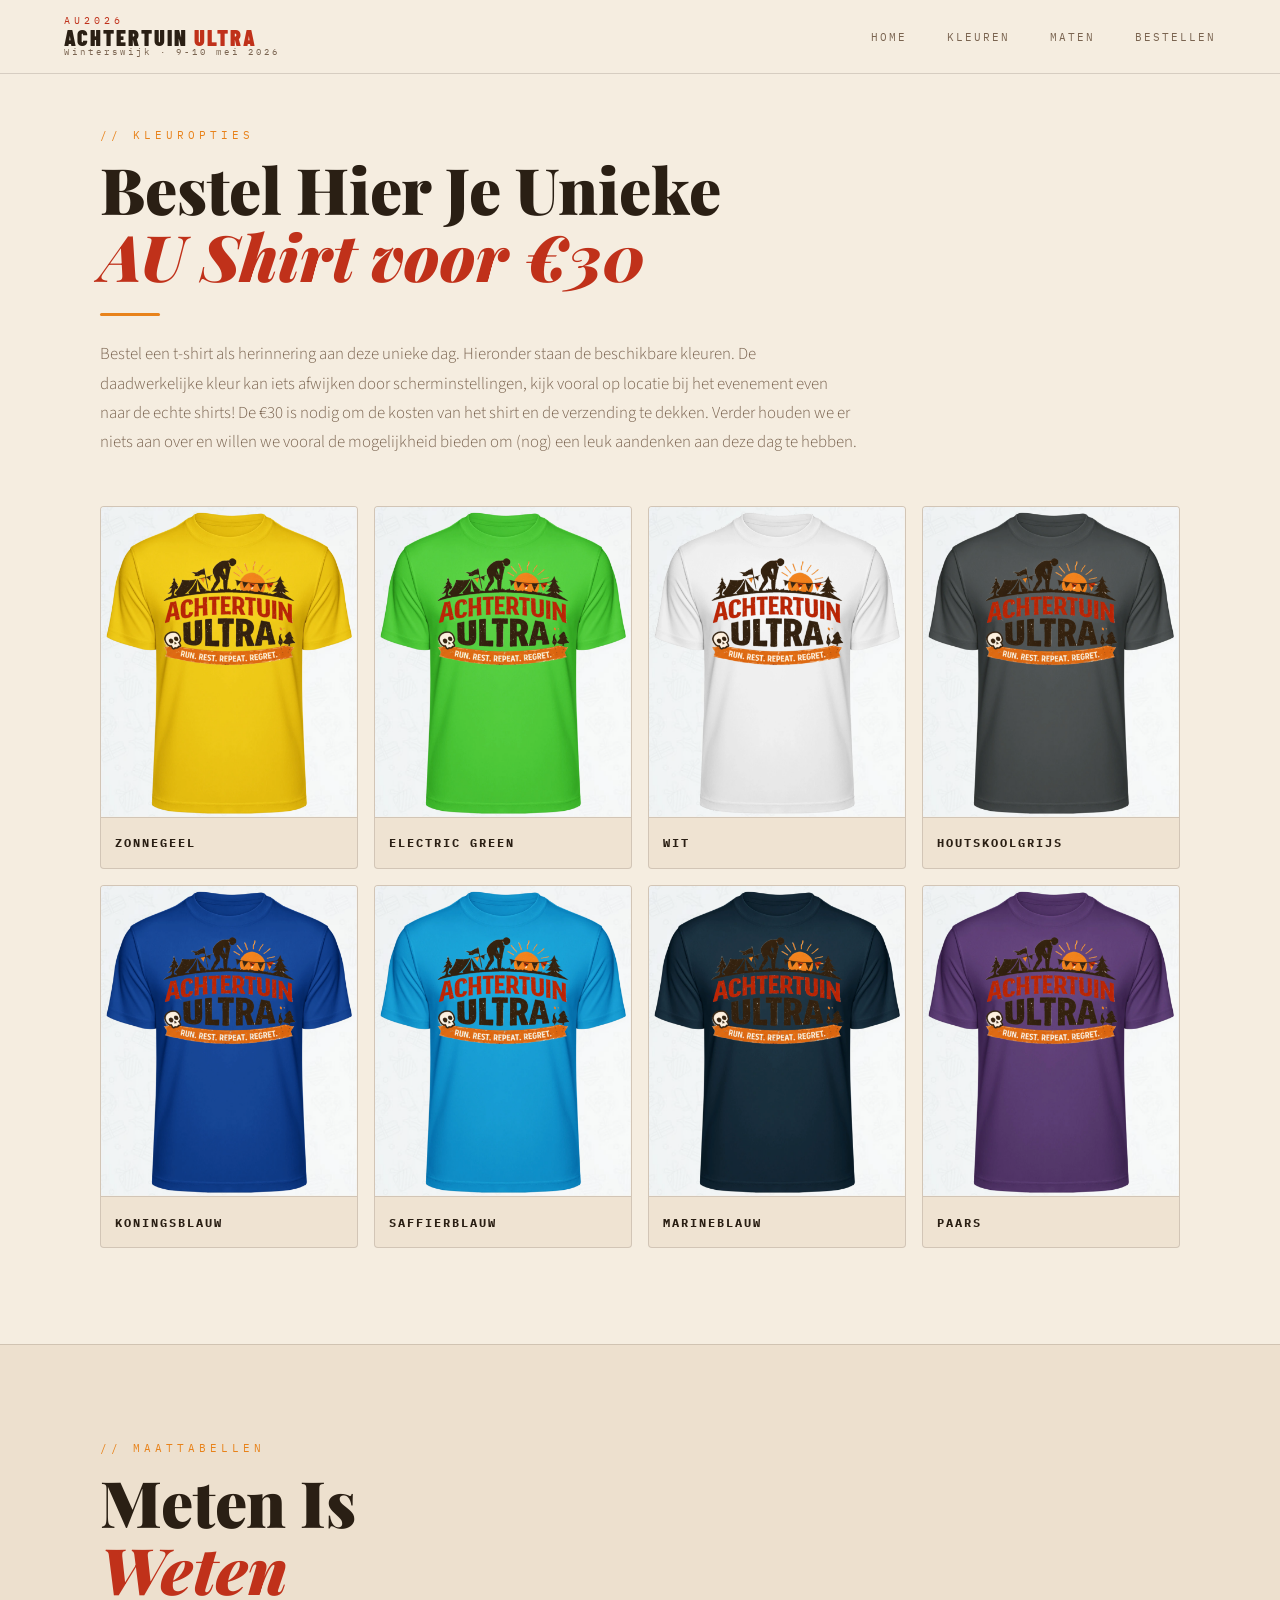
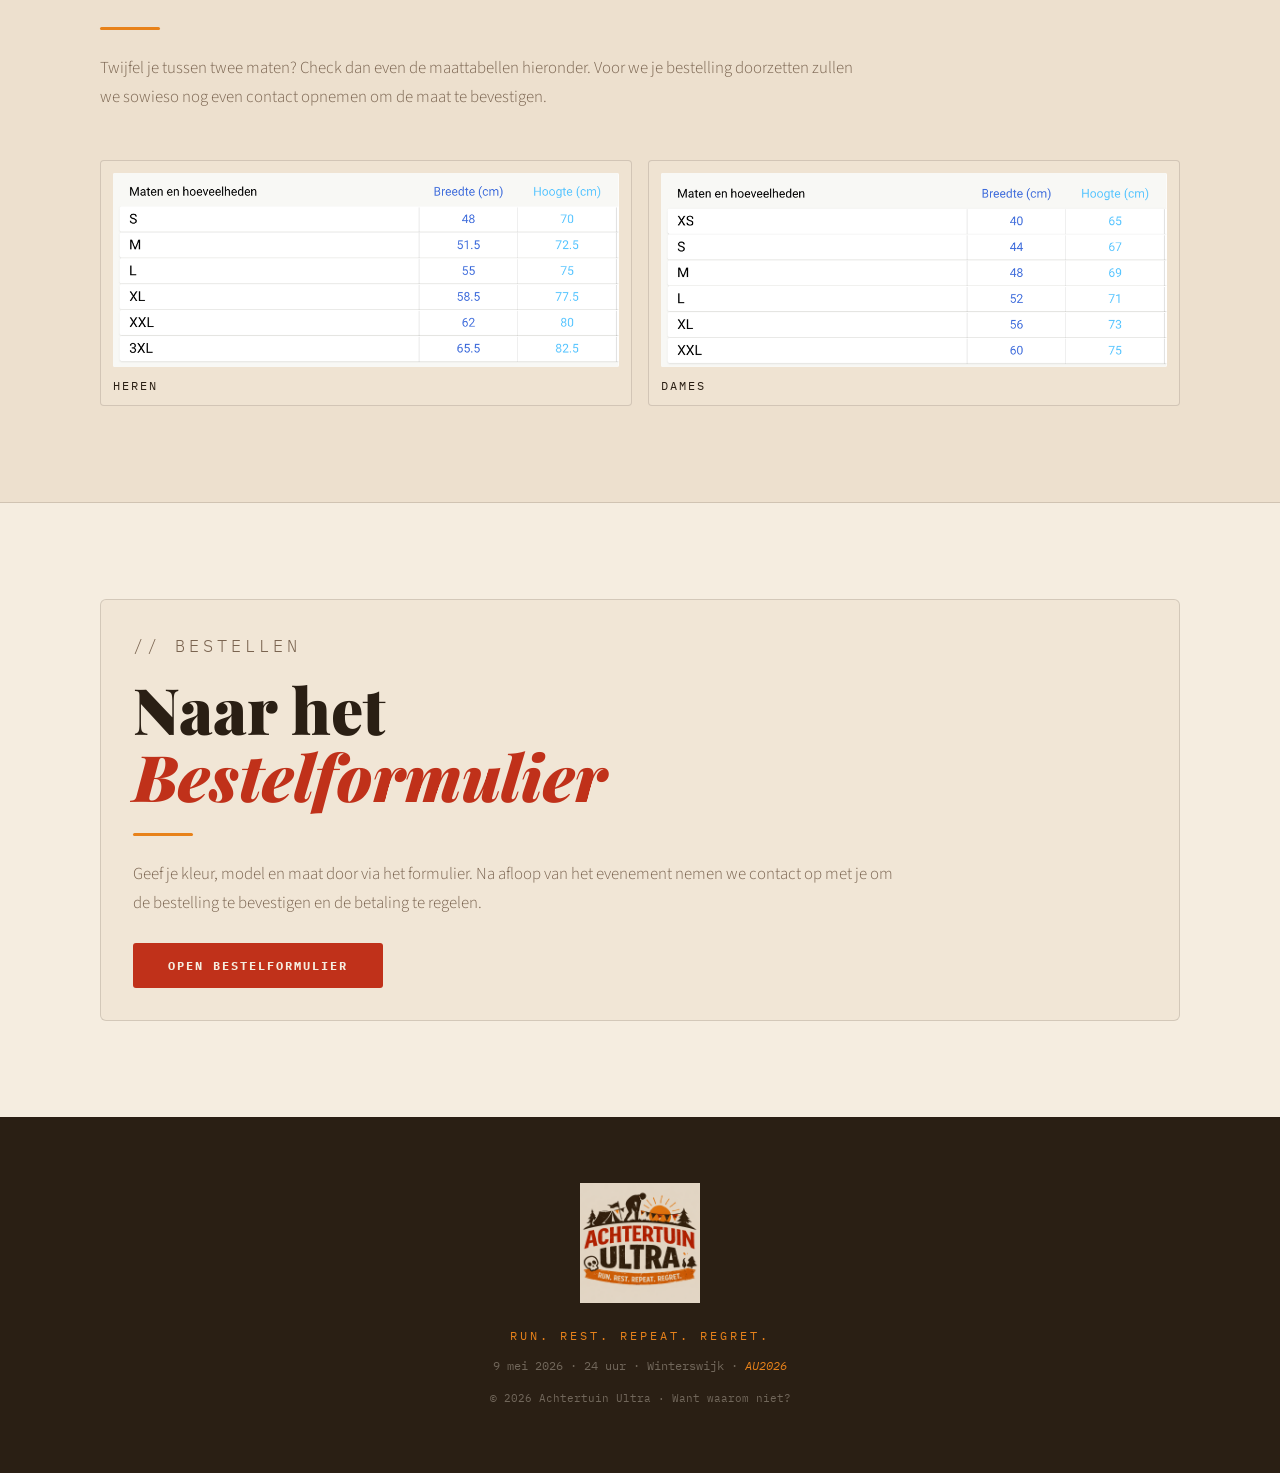
==== shirt-order.html @ 7d31667e "Add shirt order page setup" ====
<!DOCTYPE html>
<html lang="nl">
<head>
  <meta charset="UTF-8">
  <meta name="viewport" content="width=device-width, initial-scale=1.0">
  <title>AU2026 Shirt Bestellen | Achtertuin Ultra</title>
  <meta name="description" content="Kies je Achtertuin Ultra 2026 shirtkleur en bekijk de maattabellen voor heren en dames.">
  <link rel="stylesheet" href="styles.css">
  <link rel="apple-touch-icon" sizes="180x180" href="apple-touch-icon.png">
  <link rel="icon" type="image/png" sizes="32x32" href="favicon-32.png">
  <link rel="icon" type="image/png" sizes="16x16" href="favicon-16.png">
  <link rel="icon" type="image/png" href="favicon.png">
</head>
<body class="shirt-page">
  <nav>
    <a class="logo logo-link" href="index.html" aria-label="Terug naar Achtertuin Ultra homepage">
      <span class="logo-top">AU2026</span>
      <span class="logo-main">Achtertuin <span>Ultra</span></span>
      <span class="logo-sub">Winterswijk · 9-10 mei 2026</span>
    </a>
    <button class="hamburger" type="button" aria-label="Open menu" aria-expanded="false" aria-controls="nav-links">
      <span></span>
      <span></span>
      <span></span>
    </button>
    <ul class="nav-links" id="nav-links">
      <li><a href="index.html">Home</a></li>
      <li><a href="#kleuren">Kleuren</a></li>
      <li><a href="#maten">Maten</a></li>
      <li><a href="#bestellen">Bestellen</a></li>
    </ul>
  </nav>

  <main>
    <section id="kleuren" class="shirt-section shirt-section-first">
      <div class="container">
        <p class="section-tag">// Kleuropties</p>
        <h2>Bestel Hier Je Unieke<br><em>AU Shirt voor €30</em></h2>
        <div class="divider"></div>
        <p class="shirt-intro">
          Bestel een t-shirt als herinnering aan deze unieke dag. Hieronder staan de beschikbare kleuren. 
          De daadwerkelijke kleur kan iets afwijken door scherminstellingen, kijk vooral op locatie bij het evenement even naar de echte shirts!
          De €30 is nodig om de kosten van het shirt en de verzending te dekken. 
          Verder houden we er niets aan over en willen we vooral de mogelijkheid bieden om (nog) een leuk aandenken aan deze dag te hebben.
        </p>

        <div class="shirt-grid" aria-label="T-shirt kleuropties">
          <article class="shirt-card">
            <img src="shirt-images/zonnegeel.png" alt="T-shirt in de kleur zonnegeel">
            <h3>Zonnegeel</h3>
          </article>
          <article class="shirt-card">
            <img src="shirt-images/electric-green.png" alt="T-shirt in de kleur elektrisch groen">
            <h3>Electric green</h3>
          </article>
          <article class="shirt-card">
            <img src="shirt-images/wit.png" alt="T-shirt in de kleur wit">
            <h3>Wit</h3>
          </article>
          <article class="shirt-card">
            <img src="shirt-images/houtskoolgrijs.png" alt="T-shirt in de kleur houtskoolgrijs">
            <h3>Houtskoolgrijs</h3>
          </article>
          <article class="shirt-card">
            <img src="shirt-images/koningsblauw.png" alt="T-shirt in de kleur koningsblauw">
            <h3>Koningsblauw</h3>
          </article>
          <article class="shirt-card">
            <img src="shirt-images/saffierblauw.png" alt="T-shirt in de kleur saffierblauw">
            <h3>Saffierblauw</h3>
          </article>
          <article class="shirt-card">
            <img src="shirt-images/marineblauw.png" alt="T-shirt in de kleur marineblauw">
            <h3>Marineblauw</h3>
          </article>
          <article class="shirt-card">
            <img src="shirt-images/paars.png" alt="T-shirt in de kleur paars">
            <h3>Paars</h3>
          </article>
        </div>
      </div>
    </section>

    <section id="maten" class="shirt-section shirt-section-alt">
      <div class="container">
        <p class="section-tag">// Maattabellen</p>
        <h2>Meten Is<br><em>Weten</em></h2>
        <div class="divider"></div>
        <p class="shirt-intro">
          Twijfel je tussen twee maten? Check dan even de maattabellen hieronder.
          Voor we je bestelling doorzetten zullen we sowieso nog even contact opnemen om de maat te bevestigen.
        </p>

        <div class="sizing-grid">
          <figure class="sizing-card">
            <img src="shirt-images/sizing-men.png" alt="Maattabel voor heren shirts">
            <figcaption>Heren</figcaption>
          </figure>
          <figure class="sizing-card">
            <img src="shirt-images/sizing-women.png" alt="Maattabel voor dames shirts">
            <figcaption>Dames</figcaption>
          </figure>
        </div>
      </div>
    </section>

    <section id="bestellen" class="shirt-section">
      <div class="container shirt-order-panel">
        <p class="section-tag">// Bestellen</p>
        <h2>Naar het<br><em>Bestelformulier</em></h2>
        <div class="divider"></div>
        <p>
          Geef je kleur, model en maat door via het formulier. 
          Na afloop van het evenement nemen we contact op met je om de bestelling te bevestigen en de betaling te regelen. 
        </p>
        <a class="btn btn-primary" href="#google-form-url-toevoegen" target="_blank" rel="noopener">Open bestelformulier</a>
      </div>
    </section>
  </main>

  <footer>
    <img class="footer-img" src="image.png" alt="Achtertuin Ultra">
    <div class="footer-tagline">Run. Rest. Repeat. Regret.</div>
    <p>9 mei 2026 · 24 uur · Winterswijk · <em>AU2026</em></p>
    <p class="footer-meta">© 2026 Achtertuin Ultra · Want waarom niet?</p>
  </footer>

  <script src="script.js"></script>
</body>
</html>
---- styles.css ----
@import url('https://fonts.googleapis.com/css2?family=Barlow+Condensed:ital,wght@0,700;0,900;1,700&family=IBM+Plex+Mono:wght@400;700&family=Playfair+Display:wght@700;900&family=Source+Sans+3:wght@300;400;600&display=swap');

:root {
  --bg:      #f5ede0;
  --bg2:     #ede0ce;
  --card:    #efe3d2;
  --dark:    #2a1f14;
  --red:     #c0311a;
  --orange:  #e8821a;
  --orange2: #d4701a;
  --cream:   #f5ede0;
  --text:    #2a1f14;
  --muted:   #7a6450;
  --border:  rgba(42,31,20,0.15);
}

* { margin: 0; padding: 0; box-sizing: border-box; }
html { scroll-behavior: smooth; }
body { background: var(--bg); color: var(--text); font-family: 'Source Sans 3', sans-serif; overflow-x: hidden; }
.sr-only {
  position: absolute;
  width: 1px;
  height: 1px;
  padding: 0;
  margin: -1px;
  overflow: hidden;
  clip: rect(0, 0, 0, 0);
  white-space: nowrap;
  border: 0;
}

/* subtle grain */
body::before {
  content: ''; position: fixed; inset: 0; z-index: 0; pointer-events: none; opacity: 0.06;
  background-image: url("data:image/svg+xml,%3Csvg viewBox='0 0 256 256' xmlns='http://www.w3.org/2000/svg'%3E%3Cfilter id='n'%3E%3CfeTurbulence type='fractalNoise' baseFrequency='0.9' numOctaves='4' stitchTiles='stitch'/%3E%3C/filter%3E%3Crect width='100%25' height='100%25' filter='url(%23n)'/%3E%3C/svg%3E");
  background-size: 180px;
}

/* NAV */
nav {
  position: fixed; top: 0; width: 100%; z-index: 100;
  display: flex; justify-content: space-between; align-items: center;
  padding: 1rem 4rem;
  background: rgba(245,237,224,0.93); backdrop-filter: blur(10px);
  border-bottom: 1px solid var(--border);
}
.logo { display: flex; flex-direction: column; line-height: 1; }
.logo-link { text-decoration: none; }
.logo-top { font-family: 'IBM Plex Mono', monospace; font-size: 0.6rem; letter-spacing: 4px; text-transform: uppercase; color: var(--red); }
.logo-main { font-family: 'Barlow Condensed', sans-serif; font-size: 1.4rem; font-weight: 900; color: var(--dark); letter-spacing: 2px; text-transform: uppercase; }
.logo-main span { color: var(--red); }
.logo-sub { font-family: 'IBM Plex Mono', monospace; font-size: 0.55rem; letter-spacing: 3px; color: var(--muted); }
.nav-links { display: flex; gap: 2.5rem; list-style: none; }
.nav-links a { color: var(--muted); text-decoration: none; font-family: 'IBM Plex Mono', monospace; font-size: 0.68rem; letter-spacing: 2px; text-transform: uppercase; transition: color 0.2s; }
.nav-links a:hover { color: var(--dark); }
.hamburger {
  display: none; flex-direction: column; gap: 6px;
  width: 36px; height: 30px; padding: 0;
  border: none; background: transparent; cursor: pointer;
}
.hamburger span {
  height: 2px; width: 100%;
  background: var(--dark);
  transition: transform 0.25s ease, opacity 0.2s ease;
}

/* HERO */
#hero {
  min-height: 100vh; display: flex; flex-direction: column;
  justify-content: center; align-items: center;
  text-align: center; padding: 7rem 2rem 4rem;
  position: relative; overflow: hidden;
  background: var(--bg);
}
/* concentric rings, now in orange/brown tones */
.ring { position: absolute; border-radius: 50%; top: 50%; left: 50%; transform: translate(-50%,-50%); animation: slowspin linear infinite; }
.r1 { width: 520px; height: 520px; border: 1px solid rgba(232,130,26,0.12); animation-duration: 60s; }
.r2 { width: 820px; height: 820px; border: 1px solid rgba(192,49,26,0.08); animation-duration: 90s; animation-direction: reverse; }
.r3 { width: 1120px; height: 1120px; border: 1px solid rgba(42,31,20,0.05); animation-duration: 130s; }
@keyframes slowspin { to { transform: translate(-50%,-50%) rotate(360deg); } }

.hero-eyebrow { font-family: 'IBM Plex Mono', monospace; font-size: 0.72rem; letter-spacing: 4px; color: var(--orange); text-transform: uppercase; margin-bottom: 2rem; position: relative; }

/* LOGO IMAGE in hero */
.hero-logo-img { width: clamp(220px, 38vw, 420px); margin-bottom: 1.5rem; position: relative; filter: drop-shadow(0 8px 32px rgba(42,31,20,0.12)); }

.hero-tagline {
  font-family: 'IBM Plex Mono', monospace;
  font-size: clamp(0.75rem, 1.5vw, 0.95rem);
  letter-spacing: 3px; text-transform: uppercase;
  color: var(--muted); margin-bottom: 1rem; position: relative;
}
.hero-sub {
  font-size: clamp(0.95rem, 2vw, 1.1rem); color: var(--muted);
  max-width: 500px; line-height: 1.75; margin-bottom: 2.5rem;
  position: relative; font-weight: 300;
}
.hero-sub strong { color: var(--dark); font-weight: 600; }

.hero-closing {
  font-family: 'IBM Plex Mono', monospace;
  font-size: 0.8rem;
  letter-spacing: 2px;
  color: var(--red);
  text-transform: uppercase;
  margin-bottom: 2rem;
  position: relative;
}

/* HERO availability meter */
.hero-availability {
  width: min(460px, 92vw);
  margin: 1.2rem 0 0.6rem;
  padding: 0.2rem 0 0.4rem;
  position: relative;
}
.availability-label {
  font-family: 'IBM Plex Mono', monospace;
  font-size: 0.62rem;
  letter-spacing: 2px;
  text-transform: uppercase;
  color: var(--muted);
  margin-bottom: 0.55rem;
}
.availability-heat {
  height: 12px;
  border-radius: 99px;
  background: linear-gradient(90deg, rgba(42,31,20,0.1), rgba(42,31,20,0.02));
  overflow: hidden;
}
.availability-heat-fill {
  display: block;
  width: 60%;
  height: 100%;
  background: linear-gradient(90deg, #d4471f, #ef9f1c);
  filter: saturate(1.1);
}
/* COUNTDOWN */
.countdown-label {
  font-family: 'IBM Plex Mono', monospace;
  font-size: 0.7rem;
  letter-spacing: 3px;
  color: var(--orange);
  text-transform: uppercase;
  text-align: center;
  margin-bottom: 0.5rem;
}
.countdown { display: flex; gap: 1rem; margin-bottom: 2.8rem; position: relative; }
.cd-unit { display: flex; flex-direction: column; align-items: center; border: 1px solid var(--border); border-radius: 3px; padding: 0.9rem 1.2rem; min-width: 66px; background: rgba(255,255,255,0.5); }
.cd-num { font-family: 'Barlow Condensed', sans-serif; font-size: 1.9rem; color: var(--dark); line-height: 1; font-weight: 700; }
.cd-label { font-family: 'IBM Plex Mono', monospace; font-size: 0.55rem; color: var(--muted); letter-spacing: 2px; margin-top: 0.3rem; text-transform: uppercase; }

.btn { display: inline-block; padding: 0.9rem 2.2rem; font-family: 'IBM Plex Mono', monospace; font-size: 0.78rem; letter-spacing: 2px; text-transform: uppercase; text-decoration: none; border-radius: 3px; border: none; cursor: pointer; transition: all 0.2s; }
.btn-primary { background: var(--red); color: var(--cream); font-weight: 700; }
.btn-primary:hover { background: #a8280f; transform: translateY(-2px); box-shadow: 0 6px 24px rgba(192,49,26,0.25); }
.btn-outline { background: transparent; color: var(--dark); border: 2px solid var(--border); }
.btn-outline:hover { border-color: var(--dark); }
.hero-ctas { display: flex; gap: 1rem; flex-wrap: wrap; justify-content: center; position: relative; }
.btn-full { width: 100%; }
.btn-with-top-space { margin-top: 0.5rem; }

/* SECTIONS */
section { padding: 6rem 2rem; position: relative; }
.container { max-width: 1080px; margin: 0 auto; }
.section-tag { font-family: 'IBM Plex Mono', monospace; font-size: 0.68rem; letter-spacing: 4px; color: var(--orange); text-transform: uppercase; margin-bottom: 0.8rem; }
h2 { font-family: 'Playfair Display', serif; font-size: clamp(2.4rem, 5.5vw, 4rem); line-height: 1.05; margin-bottom: 1.5rem; color: var(--dark); font-weight: 900; }
h2 em { color: var(--red); font-style: italic; }
.divider { width: 60px; height: 3px; background: var(--orange); margin: 1.5rem 0; border-radius: 2px; }

/* WHAT */
#what { background: var(--bg2); border-top: 1px solid var(--border); border-bottom: 1px solid var(--border); }
.what-grid { display: grid; grid-template-columns: 1fr 1fr; gap: 5rem; align-items: center; margin-top: 3rem; }
.what-text p { color: var(--muted); line-height: 1.85; margin-bottom: 1.2rem; font-size: 1.05rem; font-weight: 300; }
.what-text p strong { color: var(--dark); font-weight: 600; }
.self-support-note {
  margin-top: 1.5rem; padding: 1rem 1.2rem;
  border-left: 3px solid var(--orange);
  background: rgba(232,130,26,0.08);
  color: var(--muted); font-size: 0.92rem; line-height: 1.65;
}
.self-support-note strong { color: var(--dark); }
.stats-grid { display: grid; grid-template-columns: 1fr 1fr; gap: 1px; background: var(--border); border: 1px solid var(--border); border-radius: 4px; overflow: hidden; }
.stat { background: var(--card); padding: 2rem; text-align: center; }
.stat-num { font-family: 'Playfair Display', serif; font-size: 2.8rem; color: var(--red); display: block; font-weight: 900; }
.stat-label { font-family: 'IBM Plex Mono', monospace; font-size: 0.65rem; color: var(--muted); letter-spacing: 2px; text-transform: uppercase; margin-top: 0.3rem; display: block; }
.stat-note { font-size: 0.75rem; color: var(--muted); font-style: italic; margin-top: 0.3rem; display: block; }

/* EXPERIENCE */
#experience { background: var(--bg); }
.exp-cards { display: grid; grid-template-columns: repeat(auto-fit, minmax(230px, 1fr)); gap: 1.5rem; margin-top: 3rem; }
.exp-card { background: var(--card); border: 1px solid var(--border); border-radius: 4px; padding: 2rem; transition: border-color 0.2s, transform 0.2s; }
.exp-card:hover { border-color: var(--orange); transform: translateY(-3px); box-shadow: 0 6px 24px rgba(42,31,20,0.08); }
.exp-icon { font-size: 2rem; margin-bottom: 1rem; }
.exp-card h3 { font-family: 'Playfair Display', serif; font-size: 1.2rem; color: var(--dark); margin-bottom: 0.6rem; font-weight: 700; }
.exp-card p { color: var(--muted); line-height: 1.65; font-size: 0.9rem; font-weight: 300; }

/* FAQ */
#faq { background: var(--bg2); border-top: 1px solid var(--border); border-bottom: 1px solid var(--border); }
.faq-list { margin-top: 3rem; }
.faq-item { border-bottom: 1px solid var(--border); padding: 1.8rem 0; cursor: pointer; }
.faq-q { display: flex; justify-content: space-between; align-items: center; font-family: 'Source Sans 3', sans-serif; font-size: 1rem; color: var(--dark); font-weight: 600; gap: 1rem; }
.faq-q span { color: var(--orange); font-size: 1.3rem; transition: transform 0.3s; font-family: monospace; flex-shrink: 0; }
.faq-a { color: var(--muted); line-height: 1.75; font-size: 0.95rem; margin-top: 1rem; display: none; font-weight: 300; }
.faq-a em { color: var(--red); font-style: italic; }
.faq-item.open .faq-a { display: block; }
.faq-item.open .faq-q span { transform: rotate(45deg); }

/* REGISTER */
#register { background: var(--bg); }
.registration-closing {
  background: var(--red);
  color: var(--cream);
  padding: 1rem;
  text-align: center;
  border-radius: 4px;
  margin-bottom: 2rem;
  font-family: 'IBM Plex Mono', monospace;
  font-size: 0.9rem;
  letter-spacing: 1px;
}
.register-wrap { display: grid; grid-template-columns: 1fr 1fr; gap: 5rem; align-items: start; margin-top: 3rem; }
.register-info p { color: var(--muted); line-height: 1.8; margin-bottom: 1.5rem; font-weight: 300; }
.register-info p em { color: var(--red); font-style: normal; font-weight: 600; }
.perks { list-style: none; display: flex; flex-direction: column; gap: 0.75rem; }
.perks li { color: var(--muted); font-size: 0.9rem; font-weight: 300; }
.perks li::before { content: '— '; color: var(--orange); }

form { display: flex; flex-direction: column; gap: 1rem; }
.register-wrap form { text-align: left; }
.form-group { display: flex; flex-direction: column; gap: 0.4rem; }
label { font-family: 'IBM Plex Mono', monospace; font-size: 0.65rem; letter-spacing: 2px; color: var(--muted); text-transform: uppercase; }
.legal-label { text-transform: none; letter-spacing: 0; }
input, select, textarea { background: white; border: 1px solid var(--border); border-radius: 3px; padding: 0.85rem 1rem; color: var(--dark); font-family: 'Source Sans 3', sans-serif; font-size: 0.95rem; transition: border-color 0.2s; width: 100%; }
input:focus, select:focus, textarea:focus { outline: none; border-color: var(--orange); }
input::placeholder, textarea::placeholder { color: #b8a898; }
textarea { resize: vertical; min-height: 100px; }
.question-textarea { min-height: 140px; }
.form-row { display: grid; grid-template-columns: 1fr 1fr; gap: 1rem; }

/* checkbox row */
.checkbox-row { display: flex; align-items: center; justify-content: flex-start; gap: 0.6rem; padding-left: 0.2rem; width: 100%; }
.checkbox-row input { margin: 0; width: auto; flex: 0 0 auto; }
.checkbox-row span { font-size: 0.85rem; color: var(--muted); text-align: left; flex: 1 1 auto; }

/* CONTACT */
#contact { background: var(--bg2); border-top: 1px solid var(--border); }
.contact-grid { display: grid; grid-template-columns: 1fr 1fr; gap: 5rem; margin-top: 3rem; }
.contact-info p { color: var(--muted); line-height: 1.8; margin-bottom: 2rem; font-weight: 300; }
.contact-detail { display: flex; align-items: center; gap: 1rem; margin-bottom: 1rem; }
.contact-detail .icon { font-size: 1rem; }
.contact-detail span { color: var(--muted); font-size: 0.9rem; }
.contact-detail a { color: var(--red); text-decoration: none; }
.contact-detail a:hover { text-decoration: underline; }

/* FOOTER */
footer { text-align: center; padding: 4rem 2rem; border-top: 2px solid var(--border); background: var(--dark); }
.footer-img { width: 120px; margin-bottom: 1.2rem; opacity: 0.92; filter: saturate(1.1) brightness(0.95); }
.footer-tagline { font-family: 'IBM Plex Mono', monospace; font-size: 0.75rem; letter-spacing: 3px; color: var(--orange); text-transform: uppercase; margin-bottom: 0.8rem; }
footer p { color: rgba(245,237,224,0.35); font-size: 0.72rem; font-family: 'IBM Plex Mono', monospace; line-height: 1.8; }
.footer-meta { margin-top: 0.8rem; font-size: 0.68rem; }
footer em { color: var(--orange); font-style: italic; }

@media (max-width: 768px) {
  nav { padding: 1rem 1.5rem; }
  .hamburger { display: flex; }
  .nav-links {
    position: absolute; top: 100%; left: 0; right: 0;
    flex-direction: column; gap: 1.25rem;
    padding: 1.2rem 1.5rem 1.5rem;
    background: rgba(245,237,224,0.98);
    border-bottom: 1px solid var(--border);
    opacity: 0; max-height: 0; overflow: hidden;
    pointer-events: none; transition: opacity 0.25s ease, max-height 0.3s ease;
  }
  body.nav-open .nav-links {
    opacity: 1; max-height: 60vh; pointer-events: auto;
  }
  body.nav-open .hamburger span:nth-child(1) { transform: translateY(8px) rotate(45deg); }
  body.nav-open .hamburger span:nth-child(2) { opacity: 0; }
  body.nav-open .hamburger span:nth-child(3) { transform: translateY(-8px) rotate(-45deg); }
  .what-grid, .register-wrap, .contact-grid { grid-template-columns: 1fr; gap: 2.5rem; }
  .form-row { grid-template-columns: 1fr; }
  .countdown { gap: 0.7rem; }
  .cd-unit { padding: 0.8rem 0.9rem; min-width: 60px; }
  .hero-availability { margin: 1rem 0 0.35rem; }
}

/* SHIRT PAGE */
.shirt-page main {
  position: relative;
  z-index: 1;
}

.shirt-section {
  background: var(--bg);
}

.shirt-section-first {
  padding-top: 8rem;
}

.shirt-section-alt {
  background: var(--bg2);
  border-top: 1px solid var(--border);
  border-bottom: 1px solid var(--border);
}

.shirt-intro,
.shirt-order-panel p {
  max-width: 760px;
  color: var(--muted);
  line-height: 1.75;
  font-size: 1.05rem;
  font-weight: 300;
}

.shirt-grid {
  display: grid;
  grid-template-columns: repeat(4, minmax(0, 1fr));
  gap: 1rem;
  margin-top: 3rem;
}

.shirt-card {
  background: var(--card);
  border: 1px solid var(--border);
  border-radius: 4px;
  overflow: hidden;
  transition: border-color 0.2s, box-shadow 0.2s, transform 0.2s;
}

.shirt-card:hover {
  border-color: var(--orange);
  box-shadow: 0 6px 24px rgba(42,31,20,0.08);
  transform: translateY(-3px);
}

.shirt-card img {
  display: block;
  width: 100%;
  aspect-ratio: 908 / 1100;
  object-fit: cover;
  background: rgba(255,255,255,0.45);
}

.shirt-card h3 {
  font-family: 'IBM Plex Mono', monospace;
  font-size: 0.72rem;
  letter-spacing: 2px;
  line-height: 1.35;
  min-height: 3.2rem;
  display: flex;
  align-items: center;
  color: var(--dark);
  text-transform: uppercase;
  padding: 0.85rem 0.9rem;
  border-top: 1px solid var(--border);
}

.sizing-grid {
  display: grid;
  grid-template-columns: repeat(2, minmax(0, 1fr));
  gap: 1rem;
  margin-top: 3rem;
}

.sizing-card {
  background: var(--card);
  border: 1px solid var(--border);
  border-radius: 4px;
  padding: 0.75rem;
}

.sizing-card img {
  display: block;
  width: 100%;
  height: auto;
  border-radius: 2px;
  background: #ffffff;
}

.sizing-card figcaption {
  margin-top: 0.7rem;
  font-family: 'IBM Plex Mono', monospace;
  font-size: 0.72rem;
  letter-spacing: 2px;
  color: var(--dark);
  text-transform: uppercase;
}

.shirt-order-panel {
  background: rgba(237, 224, 206, 0.55);
  border: 1px solid var(--border);
  border-radius: 6px;
  padding: 2rem;
}

.shirt-order-panel .btn {
  margin-top: 1.5rem;
}

@media (max-width: 900px) {
  .shirt-grid {
    grid-template-columns: repeat(2, minmax(0, 1fr));
  }
}

@media (max-width: 768px) {
  .sizing-grid {
    grid-template-columns: 1fr;
  }
}

@media (max-width: 480px) {
  .shirt-grid {
    grid-template-columns: 1fr;
  }

  .shirt-order-panel {
    padding: 1.4rem;
  }
}

/* LETTER PAGE */
.letter-page {
  background: #ffffff;
  color: var(--text);
}

.letter-page main {
  position: relative;
  z-index: 1;
}

.letter-page::before {
  display: none;
}

.letter-shell {
  max-width: 920px;
}

.letter-hero {
  padding: 5.5rem 2rem 2.5rem;
  border-bottom: 1px solid var(--border);
  background: transparent;
}

.letter-hero h1 {
  font-family: 'Playfair Display', serif;
  font-size: clamp(2.2rem, 5vw, 3.6rem);
  line-height: 1.08;
  color: var(--dark);
  margin-bottom: 1rem;
}

.letter-hero h1 em {
  color: var(--red);
  font-style: italic;
}

.letter-lead {
  color: var(--muted);
  line-height: 1.75;
  font-size: 1.05rem;
  max-width: 78ch;
}

.letter-lead-note {
  margin-top: 1rem;
  padding-top: 0.8rem;
  border-top: 1px solid var(--border);
}

.inline-tag {
  display: inline-block;
  border: 1px solid rgba(192, 49, 26, 0.35);
  background: rgba(192, 49, 26, 0.12);
  color: #7d2013;
  border-radius: 999px;
  padding: 0.1rem 0.55rem;
  margin-right: 0.3rem;
  font-size: 0.78rem;
  font-weight: 700;
  letter-spacing: 0.3px;
}

.letter-content {
  padding: 2.5rem 2rem 5rem;
}

.letter-section {
  background: rgba(237, 224, 206, 0.55);
  border: 1px solid var(--border);
  border-radius: 6px;
  padding: 1.5rem 1.4rem;
}

.letter-section + .letter-section {
  margin-top: 1rem;
}

.letter-section h2 {
  font-size: clamp(1.5rem, 3vw, 2rem);
  margin-bottom: 0.9rem;
}

.letter-section h3 {
  font-family: 'Barlow Condensed', sans-serif;
  font-size: 1.3rem;
  letter-spacing: 1px;
  text-transform: uppercase;
  color: var(--dark);
  margin: 1.1rem 0 0.5rem;
}

.letter-section p,
.letter-section li {
  color: var(--muted);
  line-height: 1.75;
  font-size: 1rem;
}

.letter-section strong {
  color: var(--dark);
}

.letter-section p + p {
  margin-top: 0.8rem;
}

.letter-section ul {
  margin: 0.8rem 0 0.8rem 1.2rem;
}

.letter-section a {
  color: var(--red);
}

.hl-red {
  color: #7d2013;
  background: rgba(192, 49, 26, 0.12);
  border-radius: 3px;
  padding: 0.03rem 0.22rem;
}

.hl-orange {
  color: #8a4e11;
  background: rgba(232, 130, 26, 0.16);
  border-radius: 3px;
  padding: 0.03rem 0.22rem;
}

.callout {
  border-left: 3px solid var(--orange);
  background: rgba(232, 130, 26, 0.08);
  padding: 0.55rem 0.75rem;
  margin: 0.7rem 0 0.95rem;
  font-size: 0.95rem;
}

.callout-alert {
  border-left-color: var(--red);
  background: rgba(192, 49, 26, 0.1);
}

.letter-facts {
  display: grid;
  gap: 0.65rem;
}

.letter-facts div {
  display: grid;
  grid-template-columns: minmax(140px, 200px) 1fr;
  gap: 1rem;
  padding: 0.55rem 0.2rem;
  border-bottom: 1px dashed var(--border);
}

.letter-facts dt {
  font-family: 'IBM Plex Mono', monospace;
  text-transform: uppercase;
  letter-spacing: 1px;
  font-size: 0.72rem;
  color: var(--dark);
}

.letter-facts dd {
  margin: 0;
  color: var(--muted);
}

.letter-location {
  margin-top: 1rem;
  border: 1px solid var(--border);
  background: var(--card);
  border-radius: 4px;
  padding: 0.65rem;
}

.letter-location img {
  width: 100%;
  height: auto;
  display: block;
  border-radius: 2px;
}

.letter-location figcaption {
  margin-top: 0.5rem;
  font-size: 0.82rem;
  color: var(--muted);
  font-style: italic;
}

.letter-quote {
  border-left: 3px solid var(--orange);
  margin: 0.9rem 0;
  padding: 0.45rem 0 0.45rem 1rem;
  background: rgba(232,130,26,0.08);
}

.letter-quote p {
  font-family: 'IBM Plex Mono', monospace;
  font-size: 0.9rem;
  color: var(--dark);
}

.letter-packlist {
  display: grid;
  gap: 1rem;
  grid-template-columns: repeat(2, minmax(0, 1fr));
}

.letter-packlist section {
  border: 1px solid var(--border);
  border-radius: 4px;
  background: var(--card);
  padding: 0.9rem 0.9rem 0.6rem;
}

.letter-packlist section h3 {
  margin-top: 0;
}

.route-bands {
  margin: 0.9rem 0;
  display: grid;
  gap: 0.6rem;
}

.route-band {
  margin: 0;
  padding: 0.75rem 0.85rem;
  border-radius: 4px;
  border: 1px solid var(--border);
}

.route-band strong {
  font-weight: 700;
}

.route-band-red {
  border-color: rgba(192, 49, 26, 0.4);
  background: rgba(192, 49, 26, 0.1);
  color: #7d2013;
}

.route-band-blue {
  border-color: rgba(31, 78, 179, 0.4);
  background: rgba(31, 78, 179, 0.1);
  color: #1e3c85;
}

@media (max-width: 768px) {
  .letter-hero {
    padding-top: 4.6rem;
  }

  .inline-tag {
    margin-bottom: 0.3rem;
  }

  .letter-facts div {
    grid-template-columns: 1fr;
    gap: 0.3rem;
  }

  .letter-packlist {
    grid-template-columns: 1fr;
  }
}

.print-only {
  display: none;
}

@page {
  size: A4;
  margin: 14mm 12mm 14mm;
  background: #ffffff;
}

@media print {
  html,
  body {
    background: #ffffff !important;
  }

  body::after {
    content: '';
    position: fixed;
    inset: 0;
    background: #ffffff;
    z-index: -2;
  }

  body {
    background: #ffffff !important;
    color: var(--text);
    -webkit-print-color-adjust: exact;
    print-color-adjust: exact;
  }

  body::before {
    display: none;
  }

  .print-only {
    display: block;
  }

  .screen-only {
    display: none !important;
  }

  .letter-shell {
    max-width: none !important;
    width: 100% !important;
  }

  .letter-hero {
    padding: 0 0 4mm;
    margin-bottom: 4mm;
    border-bottom: 1px solid var(--border);
  }

  .letter-content {
    padding: 0;
  }

  .letter-print-meta {
    margin-top: 2.5mm;
    padding-top: 2mm;
    border-top: 1px solid var(--border);
  }

  .letter-section {
    background: rgba(237, 224, 206, 0.6);
    padding: 4mm;
    break-inside: avoid;
    page-break-inside: avoid;
  }

  .letter-section + .letter-section {
    margin-top: 3mm;
  }

  .letter-section h2 {
    break-after: avoid;
    page-break-after: avoid;
  }

  .letter-section h3 {
    break-after: avoid;
    page-break-after: avoid;
  }

  .letter-facts div {
    grid-template-columns: 45mm 1fr;
    gap: 3mm;
    padding: 1.5mm 0.6mm;
    break-inside: avoid;
    page-break-inside: avoid;
  }

  .letter-location {
    margin-top: 2.5mm;
    padding: 1.5mm;
    break-inside: avoid;
    page-break-inside: avoid;
  }

  .letter-packlist {
    display: grid;
    grid-template-columns: repeat(2, minmax(0, 1fr));
    gap: 2mm;
  }

  .letter-packlist section {
    break-inside: avoid;
    page-break-inside: avoid;
  }

  .route-bands {
    gap: 1.2mm;
  }

  .route-band {
    padding: 1.6mm 2mm;
  }

  footer {
    margin-top: 5mm;
    break-inside: avoid;
    page-break-inside: avoid;
  }
}
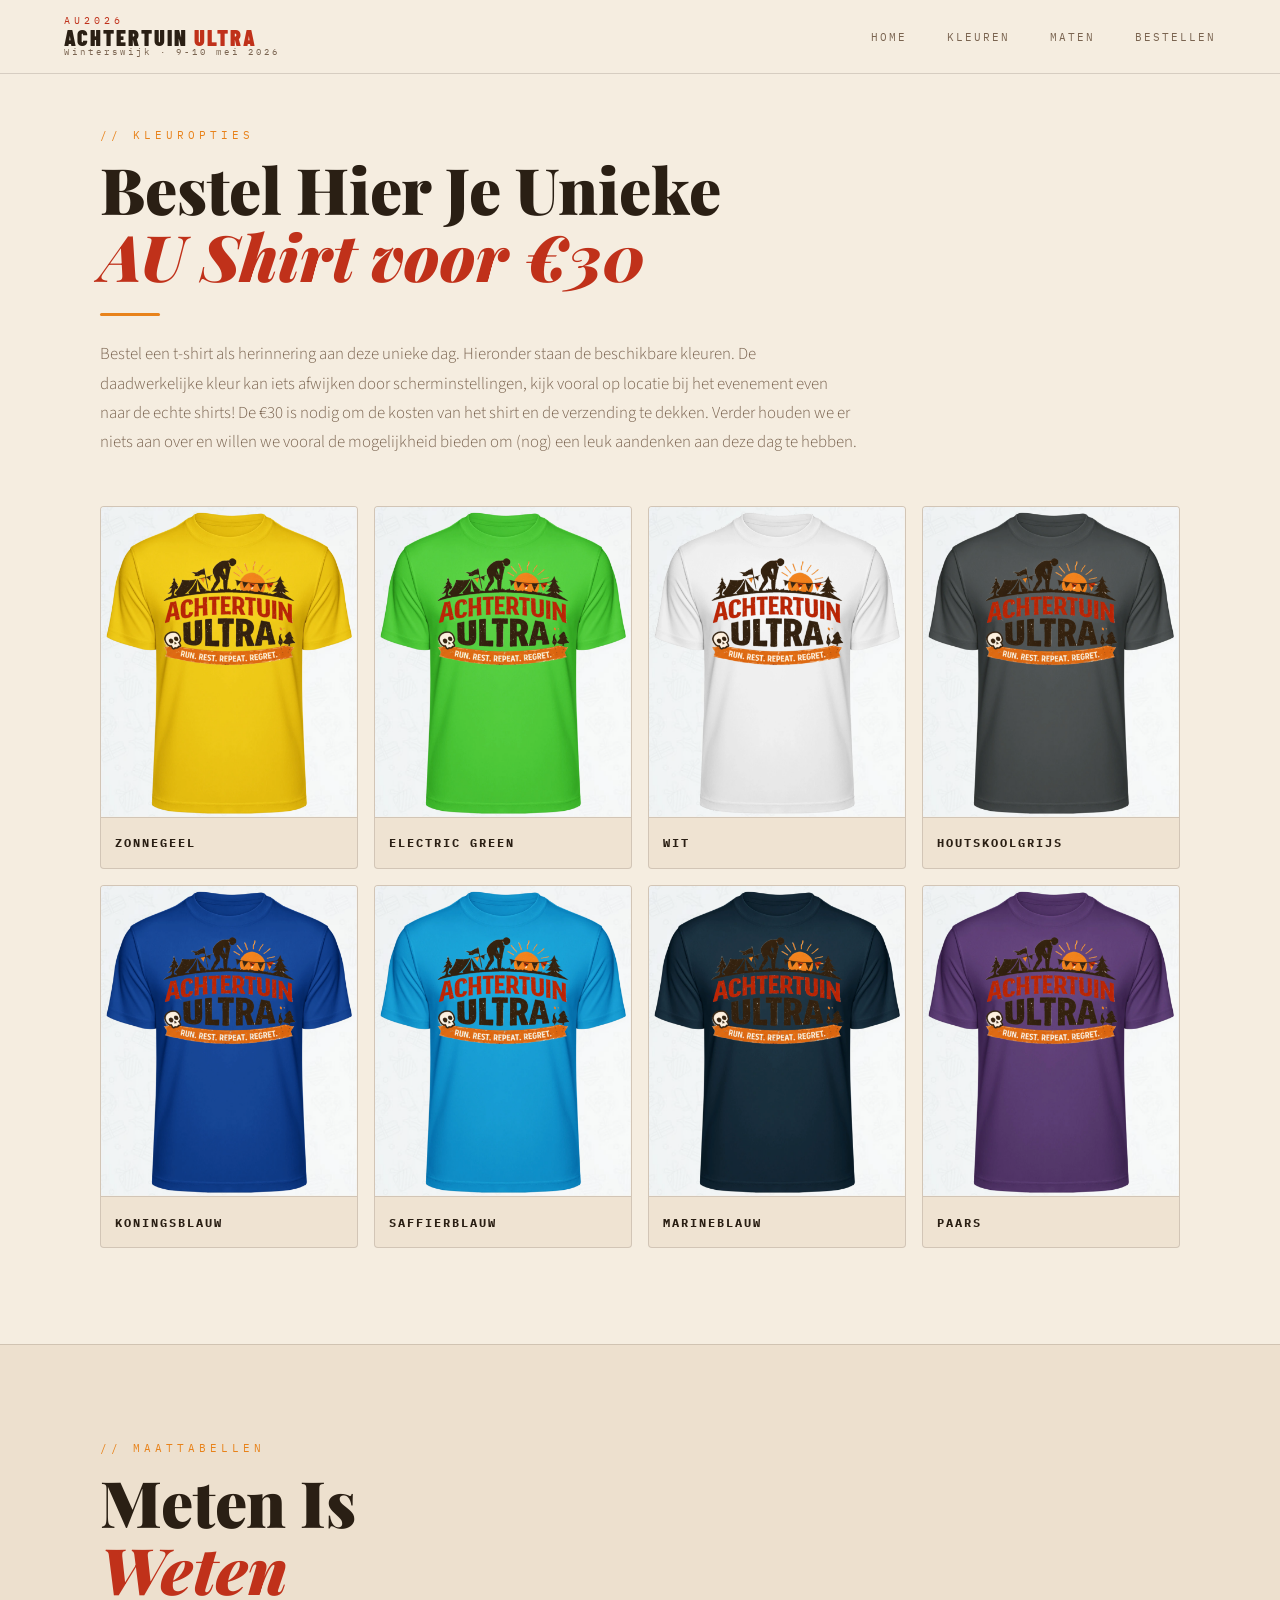
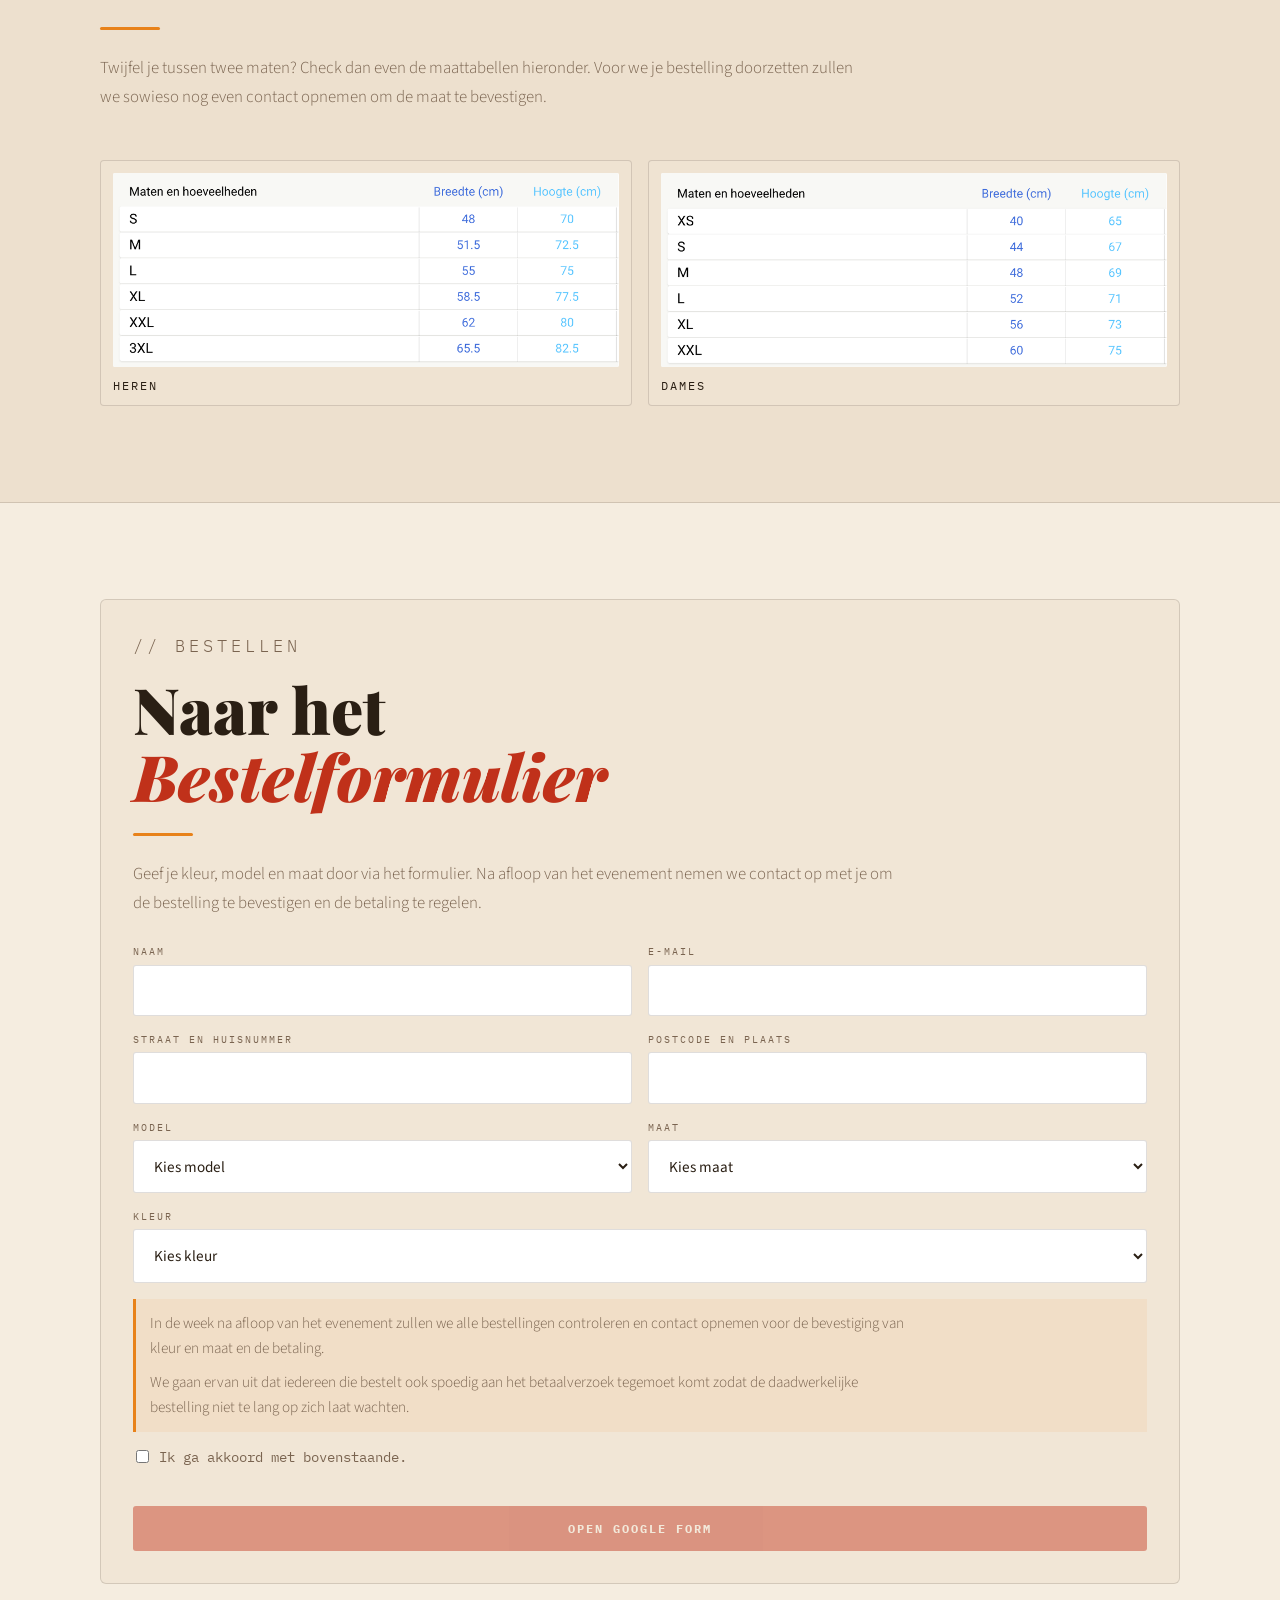
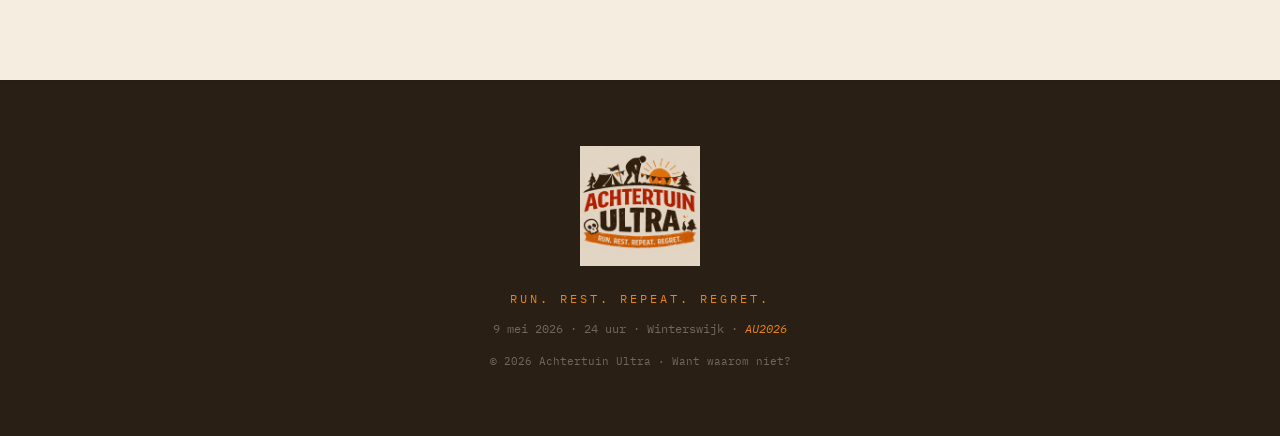
==== commit 2fcd99fa: "Add shirt order form" ====
--- a/shirt-order.html
+++ b/shirt-order.html
@@ -5,6 +5,7 @@
   <meta name="viewport" content="width=device-width, initial-scale=1.0">
   <title>AU2026 Shirt Bestellen | Achtertuin Ultra</title>
   <meta name="description" content="Kies je Achtertuin Ultra 2026 shirtkleur en bekijk de maattabellen voor heren en dames.">
+  <meta name="robots" content="noindex,nofollow">
   <link rel="stylesheet" href="styles.css">
   <link rel="apple-touch-icon" sizes="180x180" href="apple-touch-icon.png">
   <link rel="icon" type="image/png" sizes="32x32" href="favicon-32.png">
@@ -113,7 +114,84 @@
           Geef je kleur, model en maat door via het formulier. 
           Na afloop van het evenement nemen we contact op met je om de bestelling te bevestigen en de betaling te regelen. 
         </p>
-        <a class="btn btn-primary" href="#google-form-url-toevoegen" target="_blank" rel="noopener">Open bestelformulier</a>
+        <form id="shirt-order-form" class="shirt-form">
+          <div class="form-row">
+            <div class="form-group">
+              <label for="shirt-name">Naam</label>
+              <input id="shirt-name" name="name" type="text" autocomplete="name" required>
+            </div>
+            <div class="form-group">
+              <label for="shirt-email">E-mail</label>
+              <input id="shirt-email" name="email" type="email" autocomplete="email" required>
+            </div>
+          </div>
+
+          <div class="form-row">
+            <div class="form-group">
+              <label for="shirt-street">Straat en huisnummer</label>
+              <input id="shirt-street" name="street" type="text" autocomplete="street-address" required>
+            </div>
+            <div class="form-group">
+              <label for="shirt-postcode-city">Postcode en plaats</label>
+              <input id="shirt-postcode-city" name="postcode_city" type="text" autocomplete="postal-code" required>
+            </div>
+          </div>
+
+          <div class="form-row">
+            <div class="form-group">
+              <label for="shirt-model">Model</label>
+              <select id="shirt-model" name="model" required>
+                <option value="">Kies model</option>
+                <option value="Heren">Heren</option>
+                <option value="Dames">Dames</option>
+              </select>
+            </div>
+            <div class="form-group">
+              <label for="shirt-size">Maat</label>
+              <select id="shirt-size" name="size" required>
+                <option value="">Kies maat</option>
+                <option value="XS (alleen dames)">XS (alleen dames)</option>
+                <option value="S">S</option>
+                <option value="M">M</option>
+                <option value="L">L</option>
+                <option value="XL">XL</option>
+                <option value="XXL">XXL</option>
+                <option value="3XL (alleen heren)">3XL (alleen heren)</option>
+              </select>
+            </div>
+          </div>
+
+          <div class="form-group">
+            <label for="shirt-color">Kleur</label>
+            <select id="shirt-color" name="color" required>
+              <option value="">Kies kleur</option>
+              <option value="Zonnegeel">Zonnegeel</option>
+              <option value="Electric Green">Electric Green</option>
+              <option value="Wit">Wit</option>
+              <option value="Houtskoolgrijs">Houtskoolgrijs</option>
+              <option value="Koningsblauw">Koningsblauw</option>
+              <option value="Saffierblauw">Saffierblauw</option>
+              <option value="Marineblauw">Marineblauw</option>
+              <option value="Paars">Paars</option>
+            </select>
+          </div>
+
+          <div class="shirt-form-note">
+            <p>
+              In de week na afloop van het evenement zullen we alle bestellingen controleren en contact opnemen voor de bevestiging van kleur en maat en de betaling.
+            </p>
+            <p>
+              We gaan ervan uit dat iedereen die bestelt ook spoedig aan het betaalverzoek tegemoet komt zodat de daadwerkelijke bestelling niet te lang op zich laat wachten.
+            </p>
+          </div>
+
+          <label class="checkbox-row legal-label">
+            <input name="terms" type="checkbox" value="Ik ga akkoord met bovenstaande." required>
+            <span>Ik ga akkoord met bovenstaande.</span>
+          </label>
+
+          <button id="open-shirt-google-form" class="btn btn-primary" type="submit" disabled>Open Google Form</button>
+        </form>
       </div>
     </section>
   </main>
--- a/styles.css
+++ b/styles.css
@@ -399,6 +399,34 @@
   margin-top: 1.5rem;
 }
 
+.shirt-form {
+  margin-top: 1.6rem;
+}
+
+.shirt-form .btn:disabled {
+  cursor: not-allowed;
+  opacity: 0.45;
+  transform: none;
+  box-shadow: none;
+}
+
+.shirt-form-note {
+  border-left: 3px solid var(--orange);
+  background: rgba(232,130,26,0.08);
+  padding: 0.75rem 0.9rem;
+}
+
+.shirt-form-note p {
+  color: var(--muted);
+  font-size: 0.95rem;
+  line-height: 1.65;
+  font-weight: 300;
+}
+
+.shirt-form-note p + p {
+  margin-top: 0.55rem;
+}
+
 @media (max-width: 900px) {
   .shirt-grid {
     grid-template-columns: repeat(2, minmax(0, 1fr));
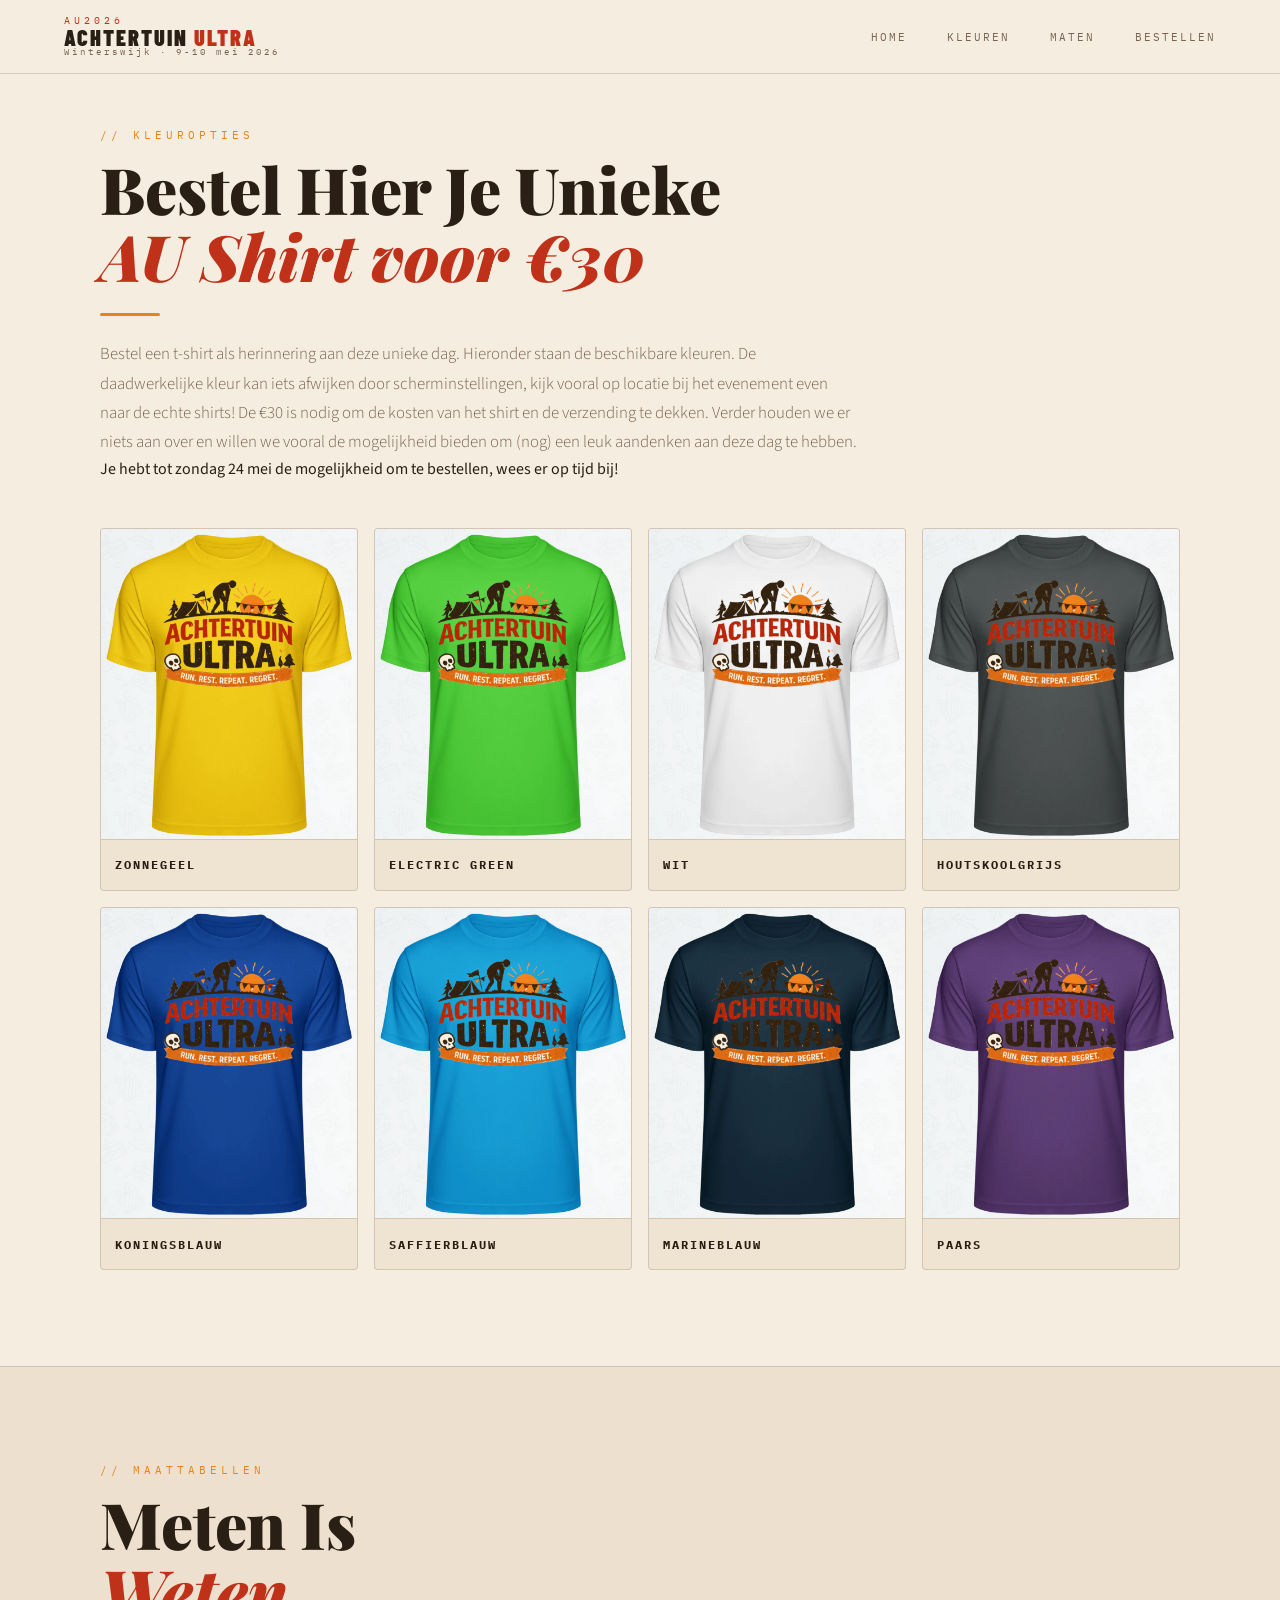
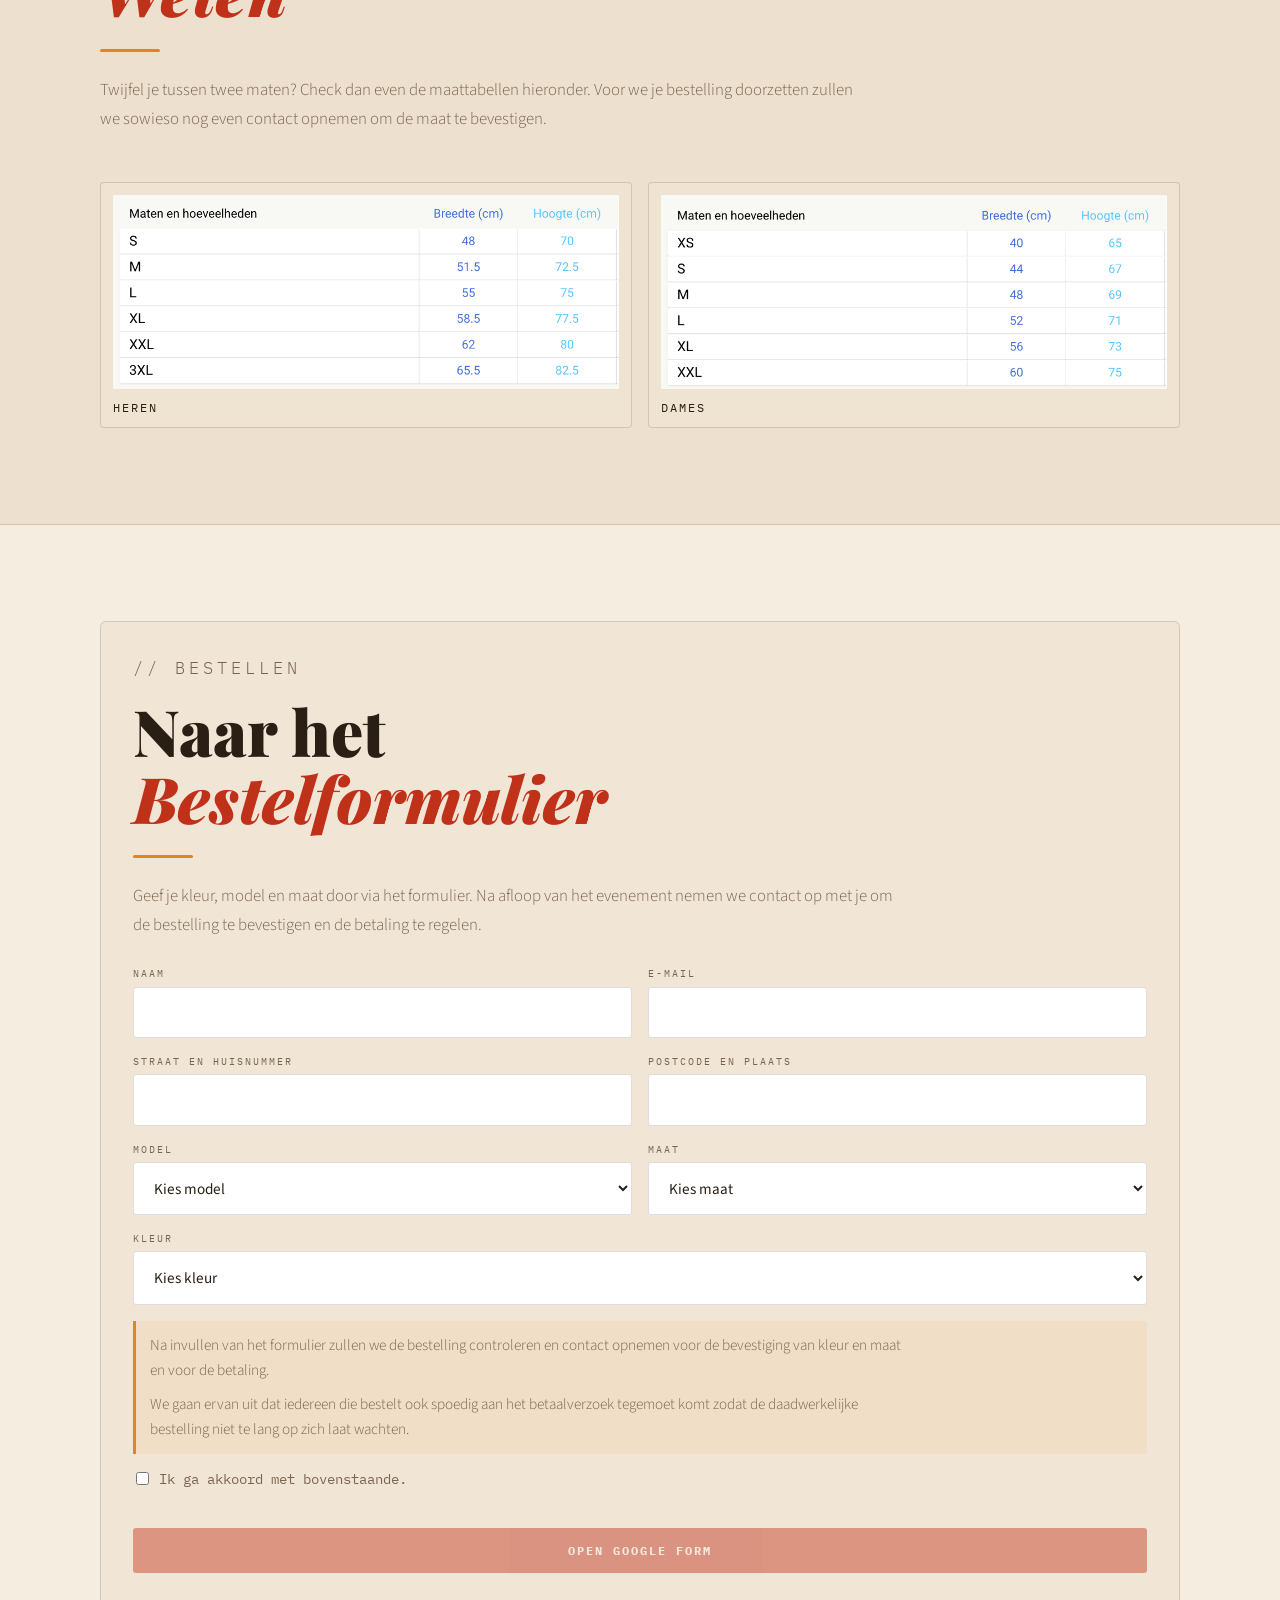
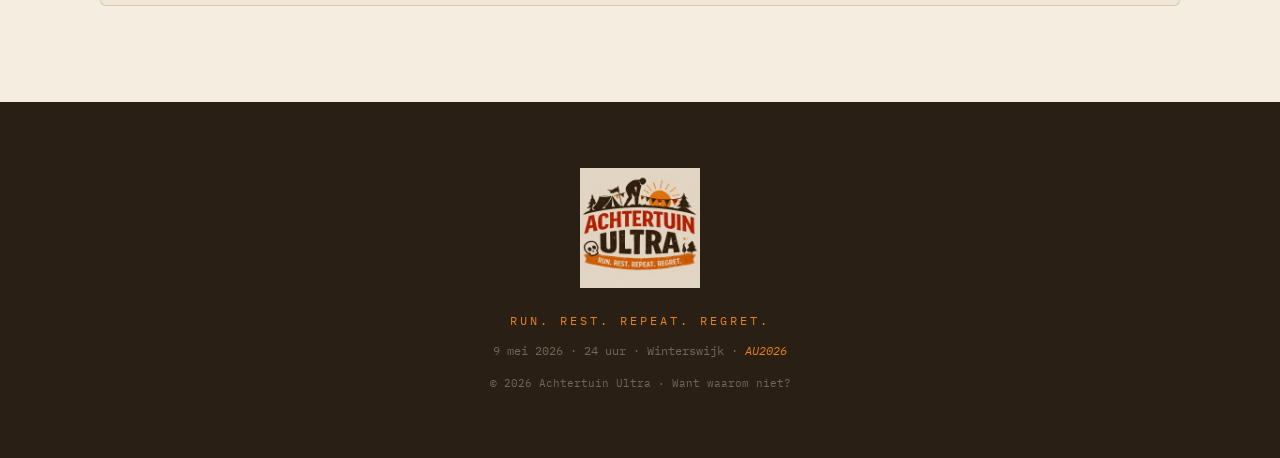
==== commit cbbd3d98: "Add shirt order link to homepage" ====
--- a/shirt-order.html
+++ b/shirt-order.html
@@ -44,6 +44,7 @@
           De €30 is nodig om de kosten van het shirt en de verzending te dekken. 
           Verder houden we er niets aan over en willen we vooral de mogelijkheid bieden om (nog) een leuk aandenken aan deze dag te hebben.
         </p>
+        <p>Je hebt tot zondag 24 mei de mogelijkheid om te bestellen, wees er op tijd bij!</p>
 
         <div class="shirt-grid" aria-label="T-shirt kleuropties">
           <article class="shirt-card">
@@ -178,7 +179,7 @@
 
           <div class="shirt-form-note">
             <p>
-              In de week na afloop van het evenement zullen we alle bestellingen controleren en contact opnemen voor de bevestiging van kleur en maat en de betaling.
+              Na invullen van het formulier zullen we de bestelling controleren en contact opnemen voor de bevestiging van kleur en maat en voor de betaling.
             </p>
             <p>
               We gaan ervan uit dat iedereen die bestelt ook spoedig aan het betaalverzoek tegemoet komt zodat de daadwerkelijke bestelling niet te lang op zich laat wachten.
--- a/styles.css
+++ b/styles.css
@@ -167,32 +167,215 @@
 h2 em { color: var(--red); font-style: italic; }
 .divider { width: 60px; height: 3px; background: var(--orange); margin: 1.5rem 0; border-radius: 2px; }
 
-/* WHAT */
-#what { background: var(--bg2); border-top: 1px solid var(--border); border-bottom: 1px solid var(--border); }
-.what-grid { display: grid; grid-template-columns: 1fr 1fr; gap: 5rem; align-items: center; margin-top: 3rem; }
-.what-text p { color: var(--muted); line-height: 1.85; margin-bottom: 1.2rem; font-size: 1.05rem; font-weight: 300; }
-.what-text p strong { color: var(--dark); font-weight: 600; }
-.self-support-note {
-  margin-top: 1.5rem; padding: 1rem 1.2rem;
+/* PUBLIC LETTER */
+.public-letter {
+  background: var(--bg2);
+  border-top: 1px solid var(--border);
+  border-bottom: 1px solid var(--border);
+}
+.public-letter-shell {
+  display: grid;
+  grid-template-columns: minmax(160px, 260px) 1fr;
+  gap: 4.5rem;
+  align-items: start;
+}
+.public-letter-aside {
+  position: sticky;
+  top: 7rem;
+}
+.public-letter-aside span {
+  display: block;
+  margin-top: 1.1rem;
+  padding-top: 1rem;
+  border-top: 1px solid var(--border);
+  font-family: 'IBM Plex Mono', monospace;
+  font-size: 0.72rem;
+  letter-spacing: 3px;
+  color: var(--muted);
+  text-transform: uppercase;
+}
+.public-letter-body {
+  max-width: 780px;
+}
+.public-letter-body h2 {
+  font-size: clamp(2.8rem, 6vw, 5.6rem);
+}
+.letter-greeting {
+  font-family: 'IBM Plex Mono', monospace;
+  font-size: 0.75rem;
+  letter-spacing: 2px;
+  text-transform: uppercase;
+  color: var(--muted);
+  margin-bottom: 1.2rem;
+}
+.letter-lead-public {
+  font-size: clamp(1.2rem, 2.4vw, 1.55rem);
+  line-height: 1.55;
+  color: var(--dark);
+  font-weight: 300;
+  margin-bottom: 1.8rem;
+}
+.public-letter-body p:not(.letter-greeting):not(.letter-lead-public):not(.big-line):not(.letter-thanks) {
+  color: var(--muted);
+  line-height: 1.9;
+  font-size: 1.08rem;
+  font-weight: 300;
+  margin-top: 1rem;
+}
+.public-letter-body strong {
+  color: var(--dark);
+}
+.big-line {
+  font-family: 'Playfair Display', serif;
+  font-size: clamp(2.2rem, 5vw, 4.4rem);
+  line-height: 1;
+  color: var(--red);
+  font-weight: 900;
+  margin: 2rem 0 1.6rem;
+}
+.letter-thanks {
+  margin-top: 1.5rem;
+  font-family: 'IBM Plex Mono', monospace;
+  font-size: 0.85rem;
+  letter-spacing: 2px;
+  text-transform: uppercase;
+  color: var(--red);
+}
+
+/* FUTURE */
+.future-note {
+  background: var(--bg);
+}
+.future-layout,
+.story-layout,
+.spread-layout {
+  display: grid;
+  grid-template-columns: minmax(260px, 0.85fr) 1.15fr;
+  gap: 4rem;
+  align-items: start;
+}
+.future-copy p,
+.story-copy p,
+.spread-copy p {
+  color: var(--muted);
+  font-size: 1.05rem;
+  line-height: 1.8;
+  font-weight: 300;
+}
+.future-copy p + p,
+.story-copy p + p,
+.spread-copy p + p {
+  margin-top: 1rem;
+}
+.interest-list {
+  margin: 1.4rem 0;
+  padding: 1rem 1.1rem;
   border-left: 3px solid var(--orange);
   background: rgba(232,130,26,0.08);
-  color: var(--muted); font-size: 0.92rem; line-height: 1.65;
-}
-.self-support-note strong { color: var(--dark); }
-.stats-grid { display: grid; grid-template-columns: 1fr 1fr; gap: 1px; background: var(--border); border: 1px solid var(--border); border-radius: 4px; overflow: hidden; }
-.stat { background: var(--card); padding: 2rem; text-align: center; }
-.stat-num { font-family: 'Playfair Display', serif; font-size: 2.8rem; color: var(--red); display: block; font-weight: 900; }
-.stat-label { font-family: 'IBM Plex Mono', monospace; font-size: 0.65rem; color: var(--muted); letter-spacing: 2px; text-transform: uppercase; margin-top: 0.3rem; display: block; }
-.stat-note { font-size: 0.75rem; color: var(--muted); font-style: italic; margin-top: 0.3rem; display: block; }
-
-/* EXPERIENCE */
-#experience { background: var(--bg); }
-.exp-cards { display: grid; grid-template-columns: repeat(auto-fit, minmax(230px, 1fr)); gap: 1.5rem; margin-top: 3rem; }
-.exp-card { background: var(--card); border: 1px solid var(--border); border-radius: 4px; padding: 2rem; transition: border-color 0.2s, transform 0.2s; }
-.exp-card:hover { border-color: var(--orange); transform: translateY(-3px); box-shadow: 0 6px 24px rgba(42,31,20,0.08); }
-.exp-icon { font-size: 2rem; margin-bottom: 1rem; }
-.exp-card h3 { font-family: 'Playfair Display', serif; font-size: 1.2rem; color: var(--dark); margin-bottom: 0.6rem; font-weight: 700; }
-.exp-card p { color: var(--muted); line-height: 1.65; font-size: 0.9rem; font-weight: 300; }
+}
+.interest-list p {
+  color: var(--dark);
+  font-weight: 600;
+}
+.interest-list ul {
+  margin: 0.7rem 0 0 1.2rem;
+}
+.interest-list li {
+  color: var(--muted);
+  line-height: 1.7;
+}
+.question-list {
+  margin: 1.4rem 0;
+  padding: 1rem 1.1rem;
+  border-left: 3px solid var(--red);
+  background: rgba(192,49,26,0.08);
+}
+.question-list p {
+  color: var(--dark);
+  font-weight: 600;
+}
+.question-list ul {
+  margin: 0.7rem 0 0 1.2rem;
+}
+.question-list li {
+  color: var(--muted);
+  line-height: 1.7;
+}
+.inline-actions {
+  margin-top: 1.4rem;
+}
+
+/* STORY */
+.story-call {
+  background: var(--bg2);
+  border-top: 1px solid var(--border);
+  border-bottom: 1px solid var(--border);
+}
+.story-prompts {
+  display: flex;
+  flex-wrap: wrap;
+  gap: 0.55rem;
+  margin: 1.4rem 0;
+}
+.story-prompts span {
+  border: 1px solid rgba(192,49,26,0.28);
+  background: rgba(192,49,26,0.08);
+  color: #7d2013;
+  border-radius: 999px;
+  padding: 0.28rem 0.65rem;
+  font-size: 0.9rem;
+}
+.all-welcome {
+  font-family: 'IBM Plex Mono', monospace;
+  letter-spacing: 2px;
+  text-transform: uppercase;
+  color: var(--red) !important;
+  font-weight: 700 !important;
+}
+
+/* SHIRT HOME LINK */
+.shirt-home-call {
+  background: var(--bg);
+  border-bottom: 1px solid var(--border);
+}
+.shirt-home-layout {
+  display: grid;
+  grid-template-columns: minmax(260px, 0.85fr) 1.15fr;
+  gap: 4rem;
+  align-items: start;
+}
+.shirt-home-copy p {
+  color: var(--muted);
+  font-size: 1.05rem;
+  line-height: 1.8;
+  font-weight: 300;
+}
+
+/* SPREAD */
+.spread-note {
+  background: var(--bg2);
+}
+.final-thanks {
+  background: rgba(232,130,26,0.07);
+  border-left: 3px solid var(--orange);
+  margin-top: 1.7rem;
+  padding: 1rem 1.1rem;
+}
+.final-thanks p {
+  color: var(--muted);
+  margin: 0;
+}
+.final-thanks p + p {
+  margin-top: 0.7rem;
+}
+.final-thanks strong {
+  display: block;
+  margin-top: 1rem;
+  color: var(--dark);
+  font-family: 'IBM Plex Mono', monospace;
+  letter-spacing: 2px;
+  text-transform: uppercase;
+}
 
 /* FAQ */
 #faq { background: var(--bg2); border-top: 1px solid var(--border); border-bottom: 1px solid var(--border); }
@@ -245,12 +428,18 @@
 /* CONTACT */
 #contact { background: var(--bg2); border-top: 1px solid var(--border); }
 .contact-grid { display: grid; grid-template-columns: 1fr 1fr; gap: 5rem; margin-top: 3rem; }
+.contact-grid-simple {
+  grid-template-columns: minmax(0, 700px);
+}
 .contact-info p { color: var(--muted); line-height: 1.8; margin-bottom: 2rem; font-weight: 300; }
 .contact-detail { display: flex; align-items: center; gap: 1rem; margin-bottom: 1rem; }
 .contact-detail .icon { font-size: 1rem; }
 .contact-detail span { color: var(--muted); font-size: 0.9rem; }
 .contact-detail a { color: var(--red); text-decoration: none; }
 .contact-detail a:hover { text-decoration: underline; }
+.contact-actions {
+  margin-top: 1.4rem;
+}
 
 /* FOOTER */
 footer { text-align: center; padding: 4rem 2rem; border-top: 2px solid var(--border); background: var(--dark); }
@@ -278,11 +467,22 @@
   body.nav-open .hamburger span:nth-child(1) { transform: translateY(8px) rotate(45deg); }
   body.nav-open .hamburger span:nth-child(2) { opacity: 0; }
   body.nav-open .hamburger span:nth-child(3) { transform: translateY(-8px) rotate(-45deg); }
-  .what-grid, .register-wrap, .contact-grid { grid-template-columns: 1fr; gap: 2.5rem; }
+  .public-letter-shell, .future-layout, .story-layout, .shirt-home-layout, .spread-layout, .register-wrap, .contact-grid { grid-template-columns: 1fr; gap: 2.5rem; }
+  .public-letter-aside { position: static; }
   .form-row { grid-template-columns: 1fr; }
   .countdown { gap: 0.7rem; }
   .cd-unit { padding: 0.8rem 0.9rem; min-width: 60px; }
   .hero-availability { margin: 1rem 0 0.35rem; }
+}
+
+@media (max-width: 520px) {
+  .story-prompts {
+    display: grid;
+  }
+
+  .story-prompts span {
+    border-radius: 3px;
+  }
 }
 
 /* SHIRT PAGE */
